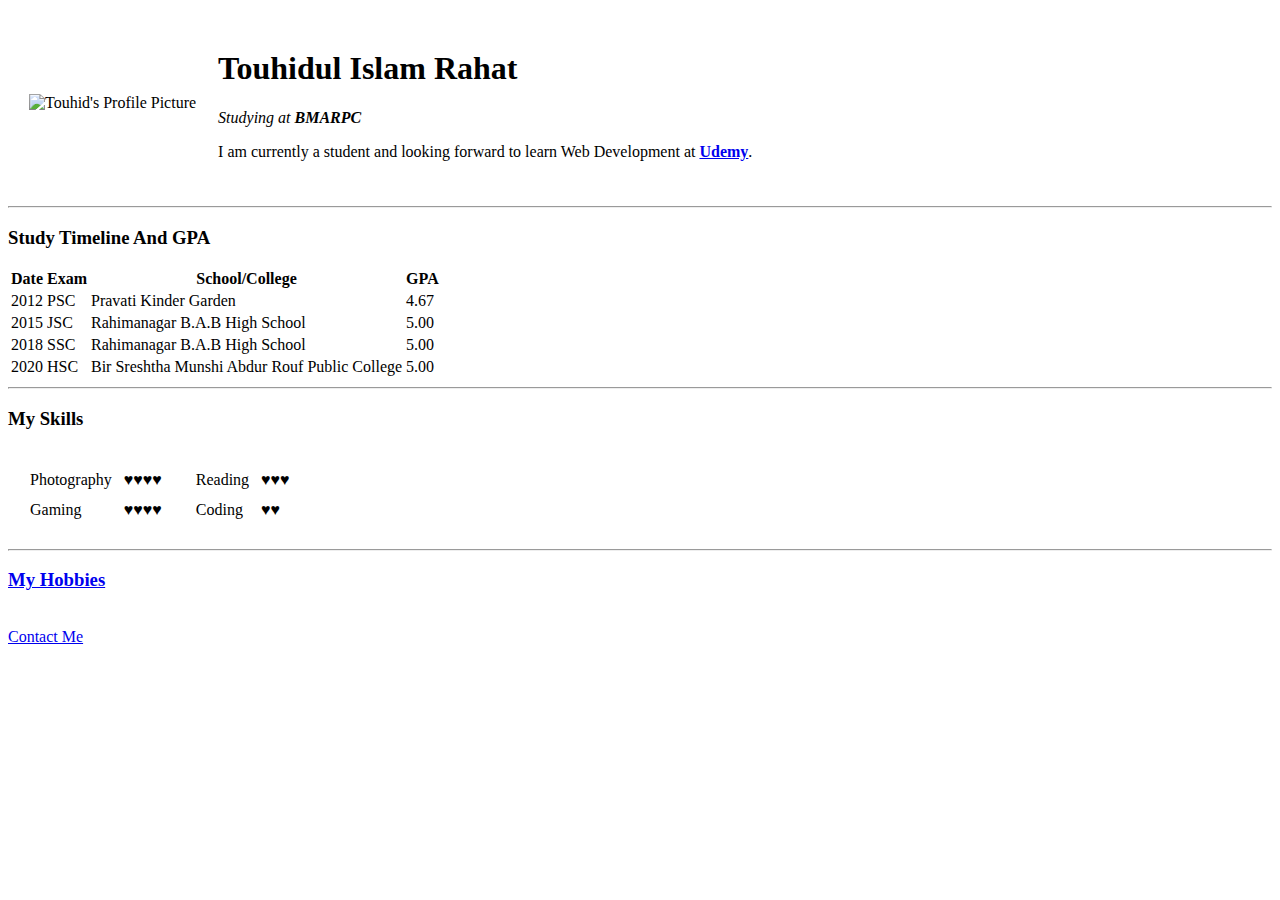
==== index.html @ 28c7f440 "Add initial CV website" ====
<!DOCTYPE html>
<html lang="en">
  <head>
    <meta charset="UTF-8" />
    <meta http-equiv="X-UA-Compatible" content="IE=edge" />
    <meta name="viewport" content="width=device-width, initial-scale=1.0" />
    <title>Touhid's Personal Site</title>
  </head>

  <body>
    <table cellspacing="20">
      <tr>
        <td>
          <img
            width="130"
            height="120"
            src="images/mebnw-modified.png"
            alt="Touhid's Profile Picture"
          />
        </td>
        <td>
          <h1>Touhidul Islam Rahat</h1>
          <p>
            <em>Studying at <strong>BMARPC</strong></em>
          </p>
          <p>
            I am currently a student and looking forward to learn Web
            Development at
            <strong><a href="https://www.udemy.com/">Udemy</a></strong
            >.
          </p>
        </td>
      </tr>
    </table>
    <hr />

    <h3>Study Timeline And GPA</h3>
    <table>
      <thead>
        <tr>
          <th>Date</th>
          <th>Exam</th>
          <th>School/College</th>
          <th>GPA</th>
        </tr>
      </thead>
      <tr>
        <td>2012</td>
        <td>PSC</td>
        <td>Pravati Kinder Garden</td>
        <td>4.67</td>
      </tr>
      <tr>
        <td>2015</td>
        <td>JSC</td>
        <td>Rahimanagar B.A.B High School</td>
        <td>5.00</td>
      </tr>
      <tr>
        <td>2018</td>
        <td>SSC</td>
        <td>Rahimanagar B.A.B High School</td>
        <td>5.00</td>
      </tr>
      <tr>
        <td>2020</td>
        <td>HSC</td>
        <td>Bir Sreshtha Munshi Abdur Rouf Public College</td>
        <td>5.00</td>
      </tr>
    </table>
    <hr />
    <h3>My Skills</h3>

    <table cellspacing="10">
      <tr>
        <td>
          <table cellspacing="10">
            <tr>
              <td>Photography</td>
              <td>♥♥♥♥</td>
            </tr>
            <tr>
              <td>Gaming</td>
              <td>♥♥♥♥</td>
            </tr>
          </table>
        </td>
        <td>
          <table cellspacing="10">
            <tr>
              <td>Reading</td>
              <td>♥♥♥</td>
            </tr>
            <tr>
              <td>Coding</td>
              <td>♥♥</td>
            </tr>
          </table>
        </td>
      </tr>
    </table>
    <hr />
    <h3><a href="hobbies.html"> My Hobbies</a></h3>
    <br />
    <a href="contactme.html">Contact Me</a>
  </body>
</html>
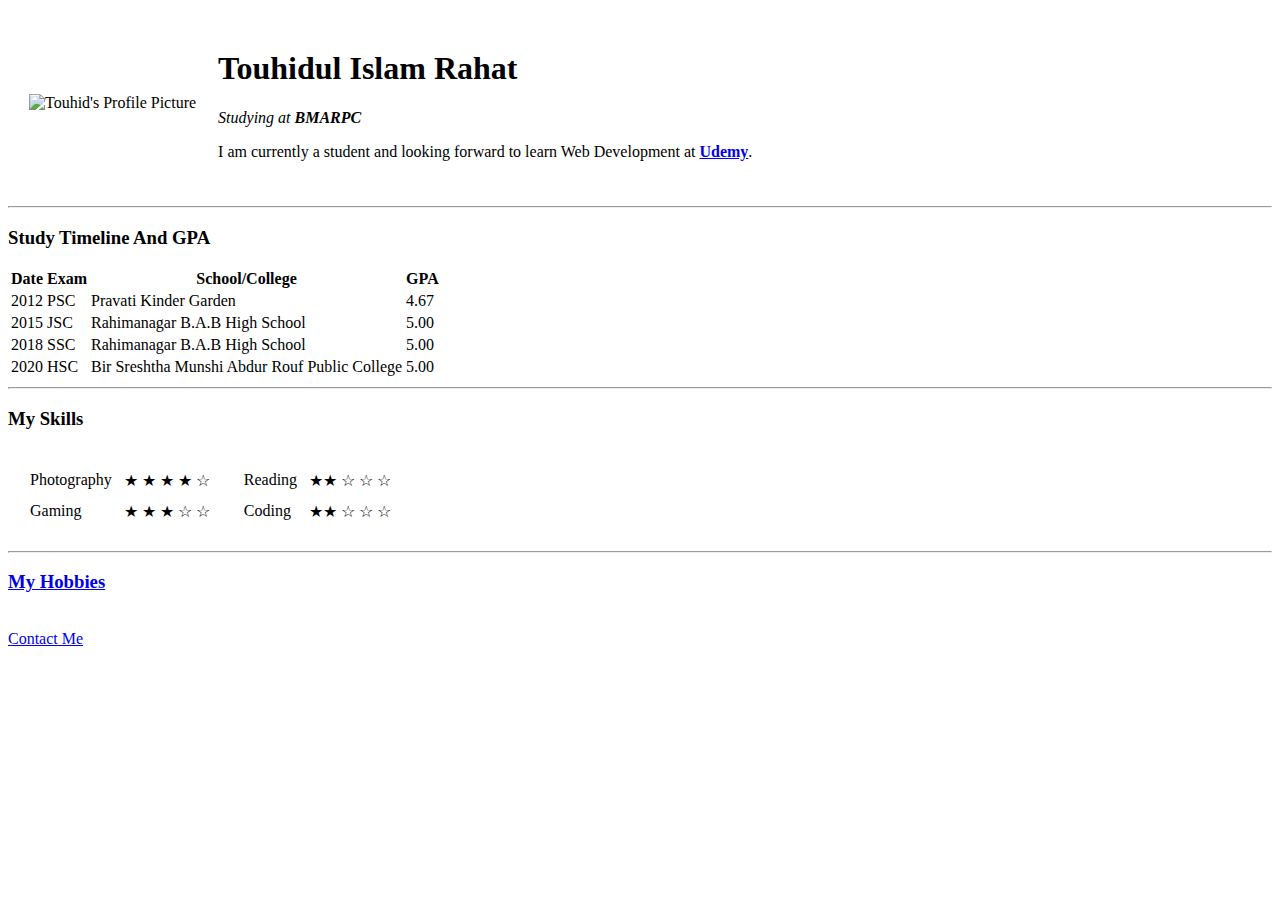
==== commit 237d0c94: "Add New Changes" ====
--- a/index.html
+++ b/index.html
@@ -14,7 +14,7 @@
           <img
             width="130"
             height="120"
-            src="images/mebnw-modified.png"
+            src="mebnw-min-modified.png"
             alt="Touhid's Profile Picture"
           />
         </td>
@@ -78,11 +78,12 @@
           <table cellspacing="10">
             <tr>
               <td>Photography</td>
-              <td>♥♥♥♥</td>
+              <td>&#9733; &#9733; &#9733; &#9733; &#9734; </td>
             </tr>
             <tr>
               <td>Gaming</td>
-              <td>♥♥♥♥</td>
+              <td>&#9733; &#9733; &#9733; &#9734; &#9734;
+              </td>
             </tr>
           </table>
         </td>
@@ -90,11 +91,11 @@
           <table cellspacing="10">
             <tr>
               <td>Reading</td>
-              <td>♥♥♥</td>
+              <td>&#9733;&#9733; &#9734; &#9734; &#9734;</td>
             </tr>
             <tr>
               <td>Coding</td>
-              <td>♥♥</td>
+              <td>&#9733;&#9733; &#9734; &#9734; &#9734;</td>
             </tr>
           </table>
         </td>
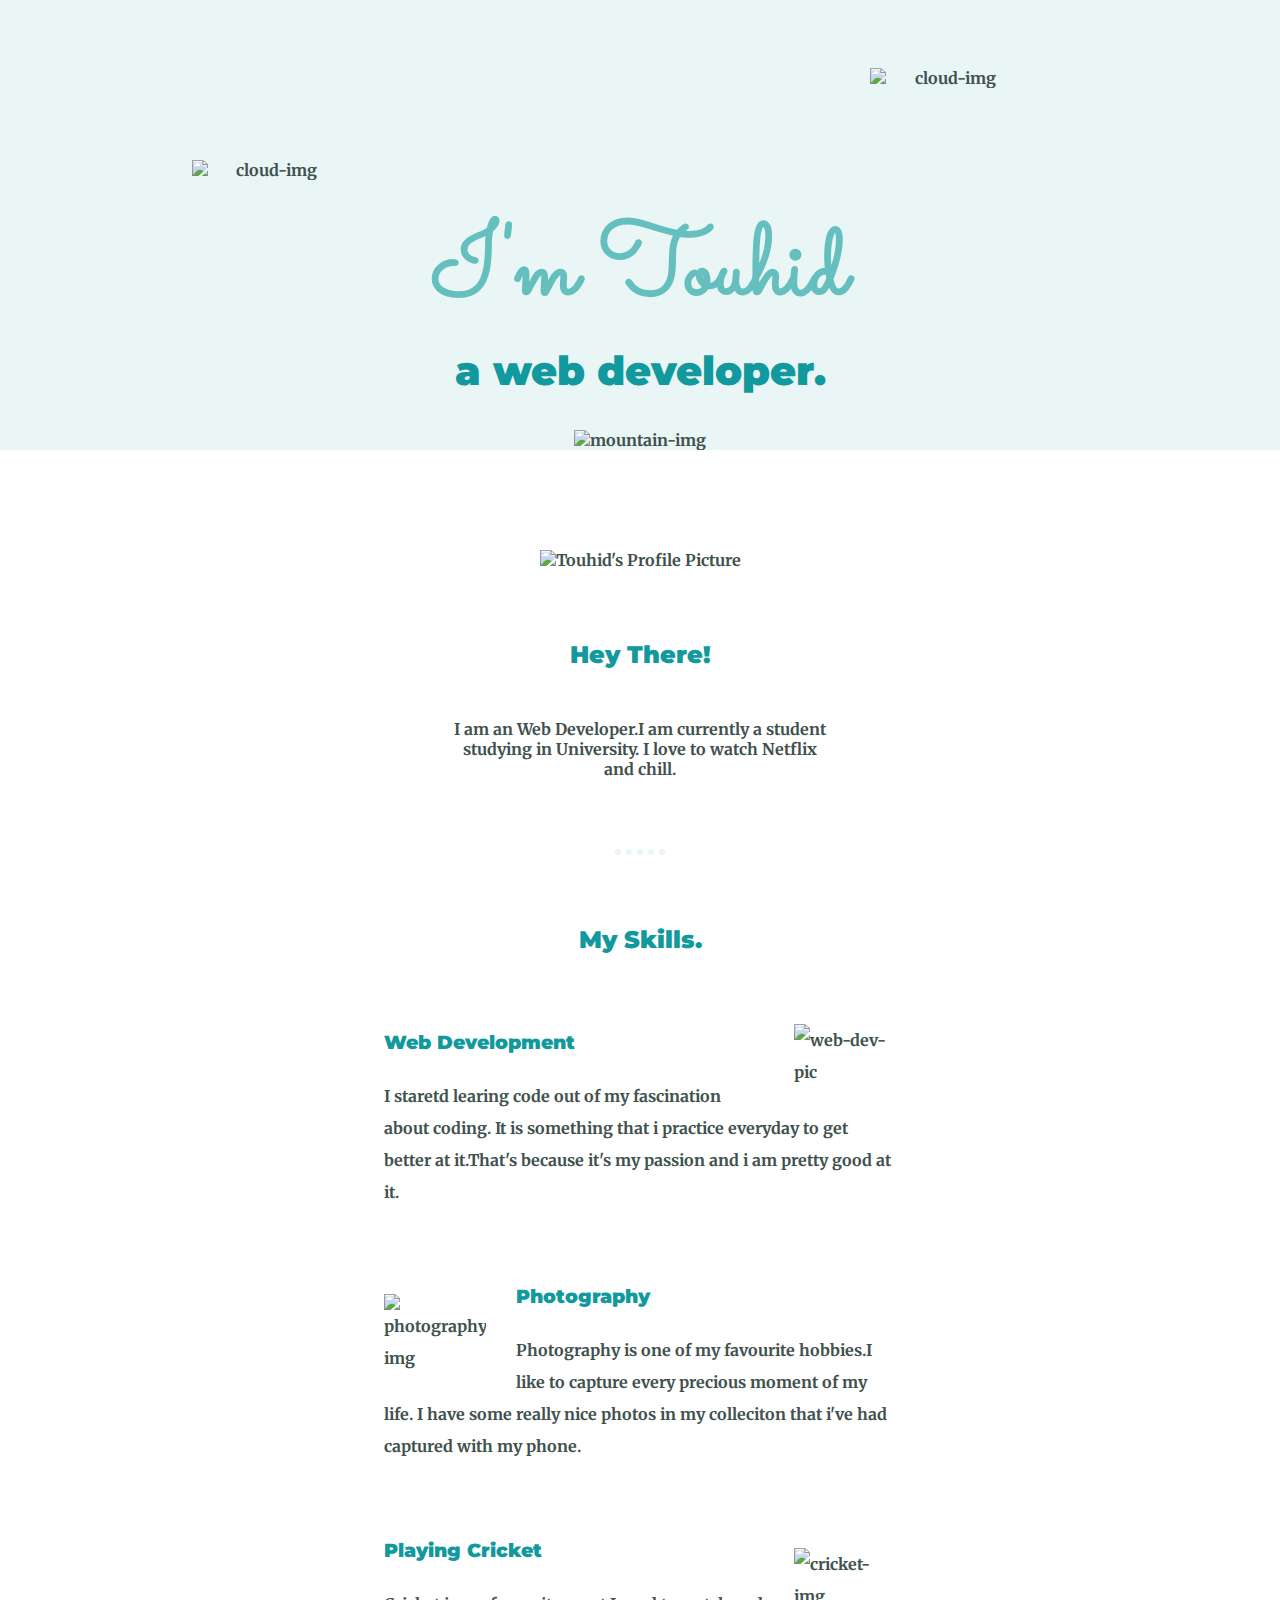
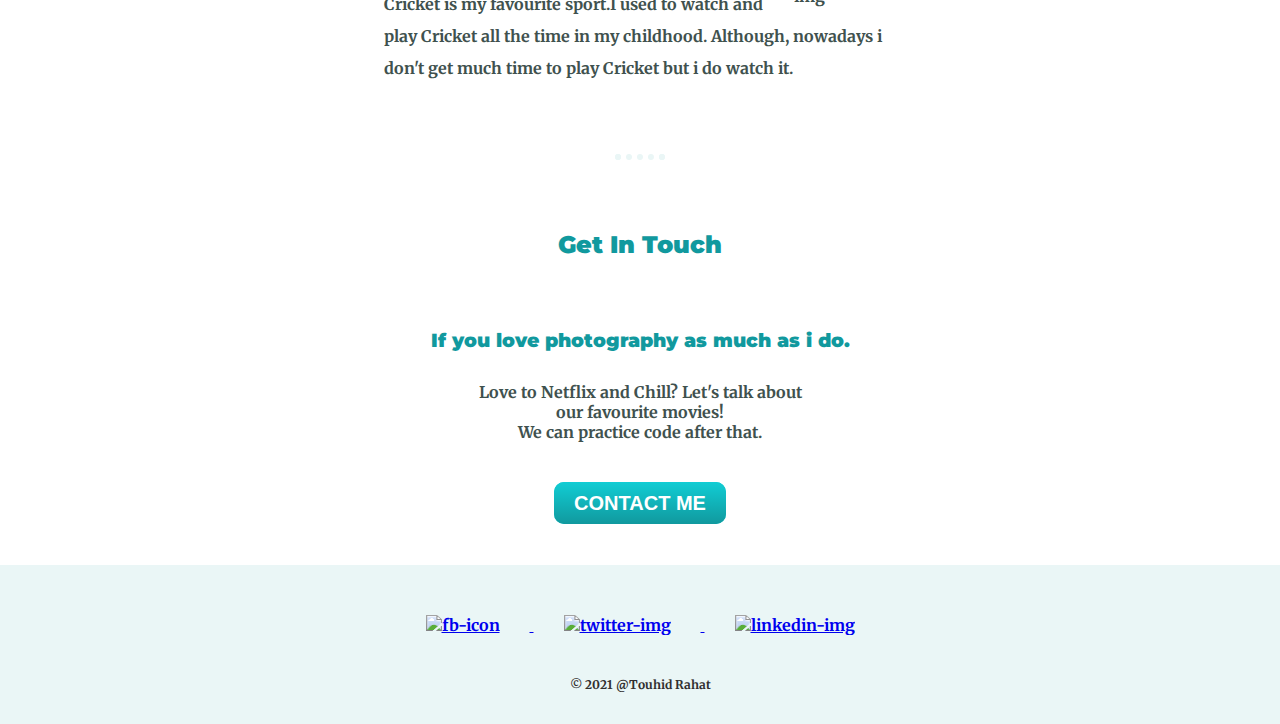
==== commit f6730018: "Add new site files" ====
--- a/index.html
+++ b/index.html
@@ -4,106 +4,90 @@
     <meta charset="UTF-8" />
     <meta http-equiv="X-UA-Compatible" content="IE=edge" />
     <meta name="viewport" content="width=device-width, initial-scale=1.0" />
-    <title>Touhid's Personal Site</title>
+    <link rel="stylesheet" href="styles.css" />
+    <link rel="icon" href="favicon.ico" />
+    <link rel="preconnect" href="https://fonts.googleapis.com" />
+    <link rel="preconnect" href="https://fonts.gstatic.com" crossorigin />
+    <link
+      href="https://fonts.googleapis.com/css2?family=Merriweather&family=Montserrat:wght@200&family=Sacramento&display=swap"
+      rel="stylesheet"
+    />
+    <title>Touhid Rahat</title>
   </head>
+  <body>
+    <div class="front-page">
+      <img class="cloud-one" src="images/cloud.png" alt="cloud-img" />
+      <h1>I'm Touhid</h1>
+      <h2 class="intro-text">a web developer.</h2>
+      <img class="cloud-two" src="images/cloud.png" alt="cloud-img" />
+      <img class="mountain-img" src="images/mountain.png" alt="mountain-img" />
+    </div>
+    <div class="profile-page">
+      <img
+        class="profile-pic"
+        src="images/websitepp.png"
+        alt="Touhid's Profile Picture"
+      />
+      <h2 class="hey-text">Hey There!</h2>
+      <p class="intro">
+        I am an Web Developer.I am currently a student studying in University. I
+        love to watch Netflix and chill.
+      </p>
+    </div>
+    <hr />
+    <h2 class="skill-text">My Skills.</h2>
+    <div class="skills-page">
+      <img class="web-dev-img" src="images/development.png" alt="web-dev-pic" />
+      <h3>Web Development</h3>
+      <p class="skill-dis">
+        I staretd learing code out of my fascination about coding. It is
+        something that i practice everyday to get better at it.That's because
+        it's my passion and i am pretty good at it.
+      </p>
+      <img
+        class="photography-img"
+        src="images/photography.png"
+        alt="photography-img"
+      />
+      <h3>Photography</h3>
+      <p class="skill-dis">
+        Photography is one of my favourite hobbies.I like to capture every
+        precious moment of my life. I have some really nice photos in my
+        colleciton that i've had captured with my phone.
+      </p>
+      <img class="cricket-img" src="images/cricket.png" alt="cricket-img" />
+      <h3>Playing Cricket</h3>
+      <p class="skill-dis">
+        Cricket is my favourite sport.I used to watch and play Cricket all the
+        time in my childhood. Although, nowadays i don't get much time to play
+        Cricket but i do watch it.
+      </p>
+    </div>
+    <hr />
+    <div>
+      <h2>Get In Touch</h2>
+      <h3 class="love-pg">If you love photography as much as i do.</h3>
+      <p class="last-p">
+        Love to Netflix and Chill? Let's talk about our favourite movies! <br />
+        We can practice code after that.
+      </p>
+    </div>
+    <a href="mailto:touhidrahat111@gmail.com" class="myButton">CONTACT ME</a>
+    <footer>
+      <a href="https://www.facebook.com/rahaatouhid" target="_blank">
+        <img class="fb-link" src="images/facebook.png" alt="fb-icon" />
+      </a>
+      <a href="https://www.twitter.com/rahatouhid" target="_blank">
+        <img class="twitter-link" src="images/twitter.png" alt="twitter-img" />
+      </a>
+      <a
+        href="https://www.linkedin.com/in/touhid-rahat-05b62a210/"
+        target="_blank"
+      >
+        <img class="linkedin-link" src="images/linkedin.png" alt="linkedin-img"
+      /></a>
 
-  <body>
-    <table cellspacing="20">
-      <tr>
-        <td>
-          <img
-            width="130"
-            height="120"
-            src="mebnw-min-modified.png"
-            alt="Touhid's Profile Picture"
-          />
-        </td>
-        <td>
-          <h1>Touhidul Islam Rahat</h1>
-          <p>
-            <em>Studying at <strong>BMARPC</strong></em>
-          </p>
-          <p>
-            I am currently a student and looking forward to learn Web
-            Development at
-            <strong><a href="https://www.udemy.com/">Udemy</a></strong
-            >.
-          </p>
-        </td>
-      </tr>
-    </table>
-    <hr />
-
-    <h3>Study Timeline And GPA</h3>
-    <table>
-      <thead>
-        <tr>
-          <th>Date</th>
-          <th>Exam</th>
-          <th>School/College</th>
-          <th>GPA</th>
-        </tr>
-      </thead>
-      <tr>
-        <td>2012</td>
-        <td>PSC</td>
-        <td>Pravati Kinder Garden</td>
-        <td>4.67</td>
-      </tr>
-      <tr>
-        <td>2015</td>
-        <td>JSC</td>
-        <td>Rahimanagar B.A.B High School</td>
-        <td>5.00</td>
-      </tr>
-      <tr>
-        <td>2018</td>
-        <td>SSC</td>
-        <td>Rahimanagar B.A.B High School</td>
-        <td>5.00</td>
-      </tr>
-      <tr>
-        <td>2020</td>
-        <td>HSC</td>
-        <td>Bir Sreshtha Munshi Abdur Rouf Public College</td>
-        <td>5.00</td>
-      </tr>
-    </table>
-    <hr />
-    <h3>My Skills</h3>
-
-    <table cellspacing="10">
-      <tr>
-        <td>
-          <table cellspacing="10">
-            <tr>
-              <td>Photography</td>
-              <td>&#9733; &#9733; &#9733; &#9733; &#9734; </td>
-            </tr>
-            <tr>
-              <td>Gaming</td>
-              <td>&#9733; &#9733; &#9733; &#9734; &#9734;
-              </td>
-            </tr>
-          </table>
-        </td>
-        <td>
-          <table cellspacing="10">
-            <tr>
-              <td>Reading</td>
-              <td>&#9733;&#9733; &#9734; &#9734; &#9734;</td>
-            </tr>
-            <tr>
-              <td>Coding</td>
-              <td>&#9733;&#9733; &#9734; &#9734; &#9734;</td>
-            </tr>
-          </table>
-        </td>
-      </tr>
-    </table>
-    <hr />
-    <h3><a href="hobbies.html"> My Hobbies</a></h3>
-    <br />
-    <a href="contactme.html">Contact Me</a>
+      <p class="cpr-text">&copy; 2021 @Touhid Rahat</p>
+    </footer>
   </body>
 </html>
--- a/styles.css
+++ b/styles.css
@@ -0,0 +1,276 @@
+body {
+  margin: 0%;
+  text-align: center;
+  font-family: "Merriweather", serif;
+  font-weight: bolder;
+  color: #40514E;
+}
+
+.front-page {
+  padding-top: 100px;
+  background-color: #eaf6f6;
+  width: 100%;
+  height: 700%;
+  position: relative;
+  margin-bottom: 100px;
+}
+h1 {
+  margin-top: 100px;
+  margin-bottom: 0px;
+  font-family: "Sacramento", cursive;
+  font-size:6.25rem;
+  color: #66bfbf;
+}
+.hey-text {
+  margin-bottom: 50px;
+}
+.intro-text {
+  margin: 0px;
+  font-size: 2.5rem;
+  font-weight: bolder;
+}
+.intro {
+  width:29.5%;
+  margin: auto;
+}
+h2,
+h3 {
+  font-family: "Montserrat", sans-serif;
+  color: #11999e;
+  font-weight: bolder;
+  margin-top: 70px;
+}
+.cloud-one {
+  position: absolute;
+  right: 20%;
+  top: 15%;
+  width: 12%;
+}
+.cloud-two {
+  position: absolute;
+  left: 10%;
+  bottom: 60%;
+  left: 15%;
+  width: 12%;
+}
+.mountain-img {
+  width: 45%;
+  margin-top: 35px;
+}
+.profile-pic {
+  width: 15%;
+}
+.skills-page {
+  width: 40%;
+  margin: auto;
+  line-height: 2;
+  text-align: left;
+}
+.web-dev-img {
+  width: 20%;
+  float: right;
+  margin-left: 30px;
+}
+.photography-img {
+  width: 20%;
+  float: left;
+  margin-right: 30px;
+  margin-top: 70px;
+}
+
+.cricket-img {
+  width: 20%;
+  float: right;
+  margin-left: 30px;
+  margin-top: 70px;
+}
+
+hr {
+  margin-top: 70px;
+  margin-bottom: 70px;
+  border: dotted #eaf6f6 6px;
+  border-bottom: none;
+  width: 3%;
+}
+.myButton {
+background: #11CDD4;
+  background-image: -webkit-linear-gradient(top, #11CDD4, #11999E);
+  background-image: -moz-linear-gradient(top, #11CDD4, #11999E);
+  background-image: -ms-linear-gradient(top, #11CDD4, #11999E);
+  background-image: -o-linear-gradient(top, #11CDD4, #11999E);
+  background-image: linear-gradient(to bottom, #11CDD4, #11999E);
+  -webkit-border-radius: 10;
+  -moz-border-radius: 10;
+  border-radius: 10px;
+  font-family: Arial;
+  color: #ffffff;
+  font-size: 20px;
+  padding: 10px 20px 10px 20px;
+  text-decoration: none;
+  margin: 100px auto 50px auto;
+}
+.myButton:hover {
+   background: #30E3CB;
+  background-image: -webkit-linear-gradient(top, #30E3CB, #2bc4aD);
+  background-image: -moz-linear-gradient(top, #30E3CB, #2bc4aD);
+  background-image: -ms-linear-gradient(top, #30E3CB, #2bc4aD);
+  background-image: -o-linear-gradient(top, #30E3CB, #2bc4aD);
+  background-image: linear-gradient(to bottom, #30E3CB, #2bc4aD);
+  text-decoration: none; 
+}
+.myButton:active {
+  position: relative;
+  top: 1px;
+}
+footer {
+  background-color: #eaf6f6;
+  margin: 50px 0 0 0;
+  padding-bottom: 20px;
+  padding-top: 20px;
+}
+
+.fb-link {
+  position: relative;
+  width: 3%;
+  margin: 30px;
+}
+.fb-link:hover {
+  transform: translateY(0) scale(1.2);
+}
+.twitter-link {
+  position: relative;
+  width: 3%;
+  margin: 30px;
+}
+.twitter-link:hover {
+  transform: translateY(0) scale(1.2);
+}
+.linkedin-link {
+  position: relative;
+  width: 3%;
+  margin: 30px;
+}
+.linkedin-link:hover {
+  transform: translateY(0) scale(1.2);
+}
+
+.last-p {
+  width: 27%;
+  margin: 30px auto 50px auto;
+}
+
+.cpr-text {
+color: hsl(0, 2%, 19%);
+font-size: .75rem;
+}
+
+@media screen and (max-width: 768px) 
+{
+  body {
+    line-height: 1.2;
+  }
+
+  h1 {
+  margin-top: 100px;
+  margin-bottom: 0px;
+  font-size:4rem;
+}
+.intro-text {
+  margin: 0px;
+  font-size: 1.5rem;
+}
+.mountain-img {
+  width: 100%;
+  margin-top: 140px;
+}
+.cloud-one {
+  right: 8%;
+  top: 15%;
+  width: 25%;
+}
+.cloud-two {
+  left: 5%;
+  bottom:40%;
+  width:25%;
+}
+.profile-pic {
+  width: 40%;
+  margin-bottom: 20px;
+}
+.hey-text{
+  margin-bottom: 10px;
+}
+.intro {
+  width: 80%;
+  font-size: .9rem;
+}
+hr {
+  margin-top: 40px;
+  margin-bottom: 40px;
+  width: 3%;
+}
+.skills-page {
+  width: 95%;
+  margin: auto 10px auto 10px;
+  }
+.web-dev-img {
+  width: 35%;
+}
+.photography-img {
+  width: 30%;
+}
+.web-dev-img {
+  width: 30%;
+  margin-top: 0px;
+  margin-left: 0;
+}
+.photography-img {
+  margin-top: 0;
+  margin-right: 25px;
+}
+.cricket-img {
+  width: 30%;
+  margin-top: 0px;
+  margin-left: 0;
+}
+h3 {
+margin-top: 0;
+}
+.skill-text {
+  margin-bottom: 50px;
+  font-size: 1.5rem;
+}
+.skill-dis {
+  font-size: .9rem;
+  margin-bottom: 40px;
+}
+.last-p {
+  width: 70%;
+  margin: 10px auto 30px auto;
+  font-size: .9rem;
+}
+.myButton { 
+display:block;
+width: 20%;
+font-size: .7rem;
+margin-top: 40px;
+margin-bottom: 20px;
+}
+
+.love-pg {
+font-size: 1rem;
+}
+.fb-link {
+  width: 8%;
+  margin: 10px;
+}
+.twitter-link {
+   width: 8%;
+   margin: 10px;
+}
+.linkedin-link {
+   width: 8%;
+   margin: 10px;
+}
+
+} 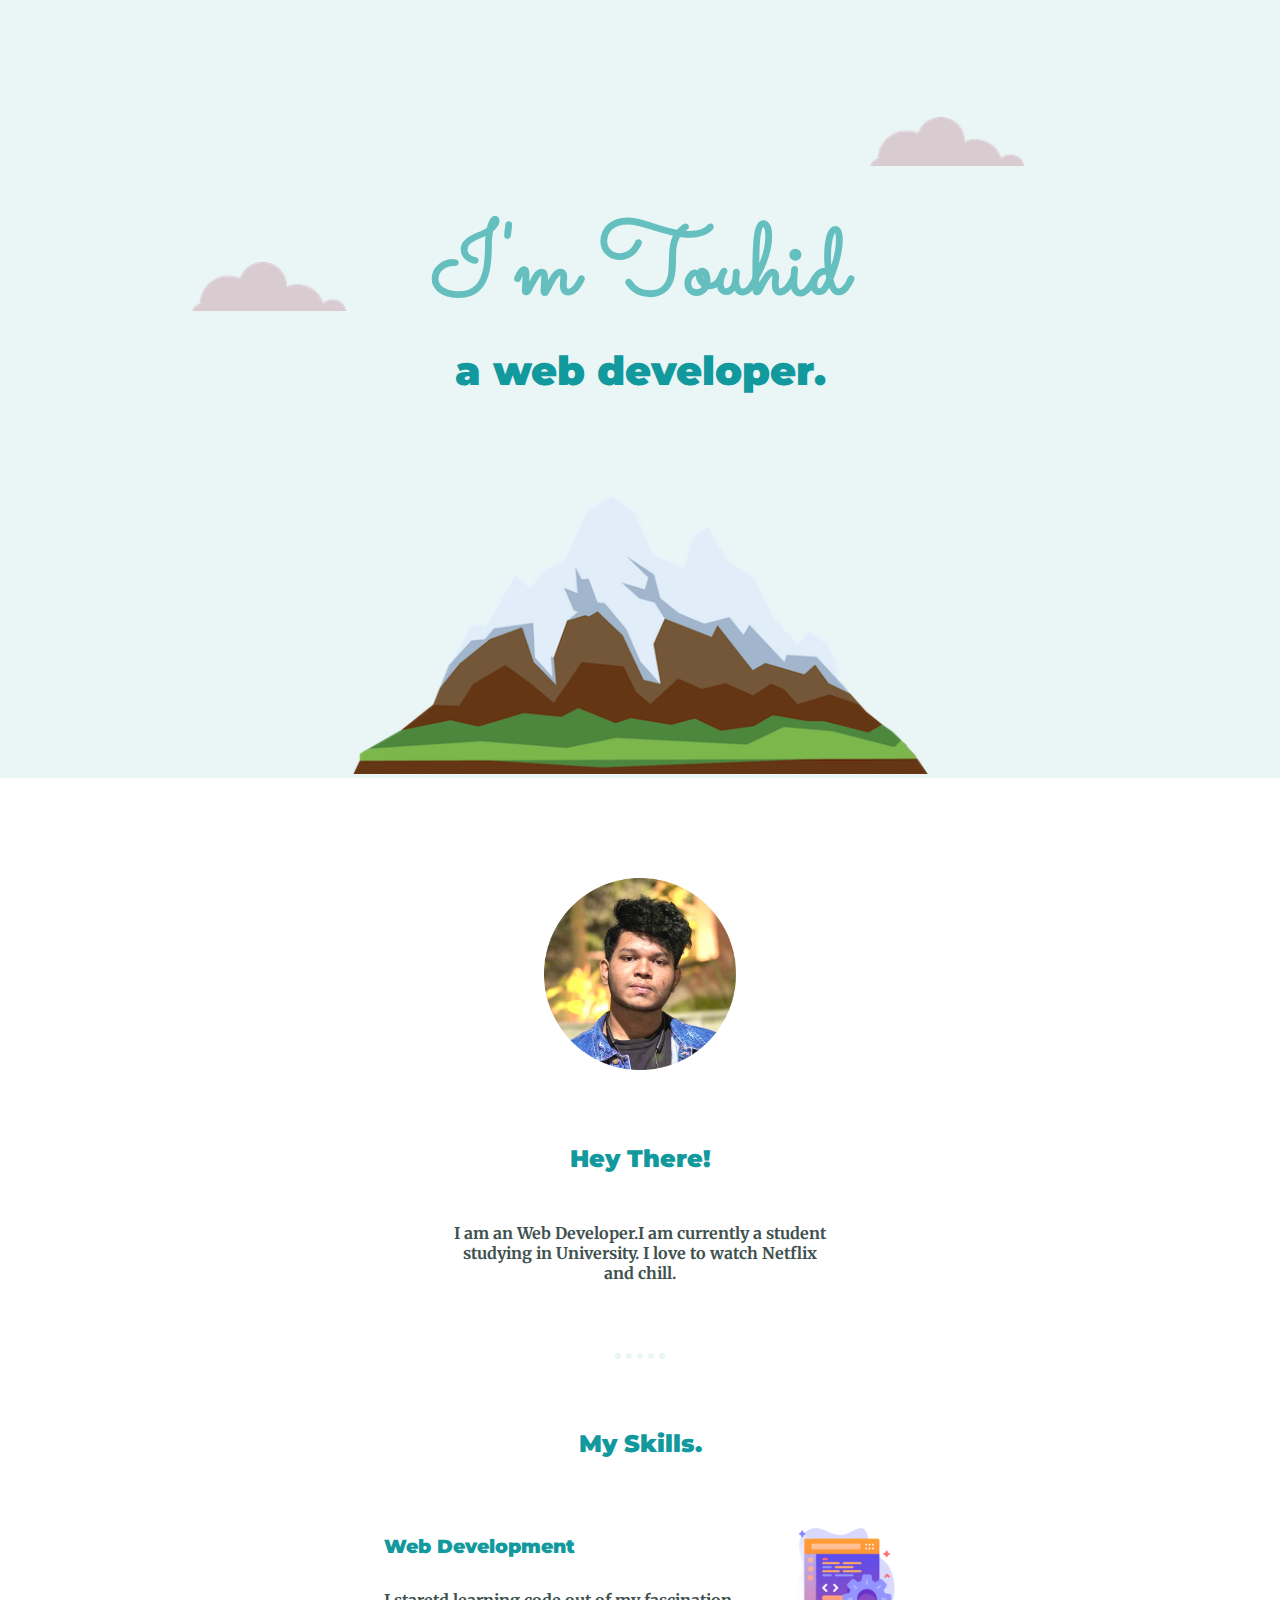
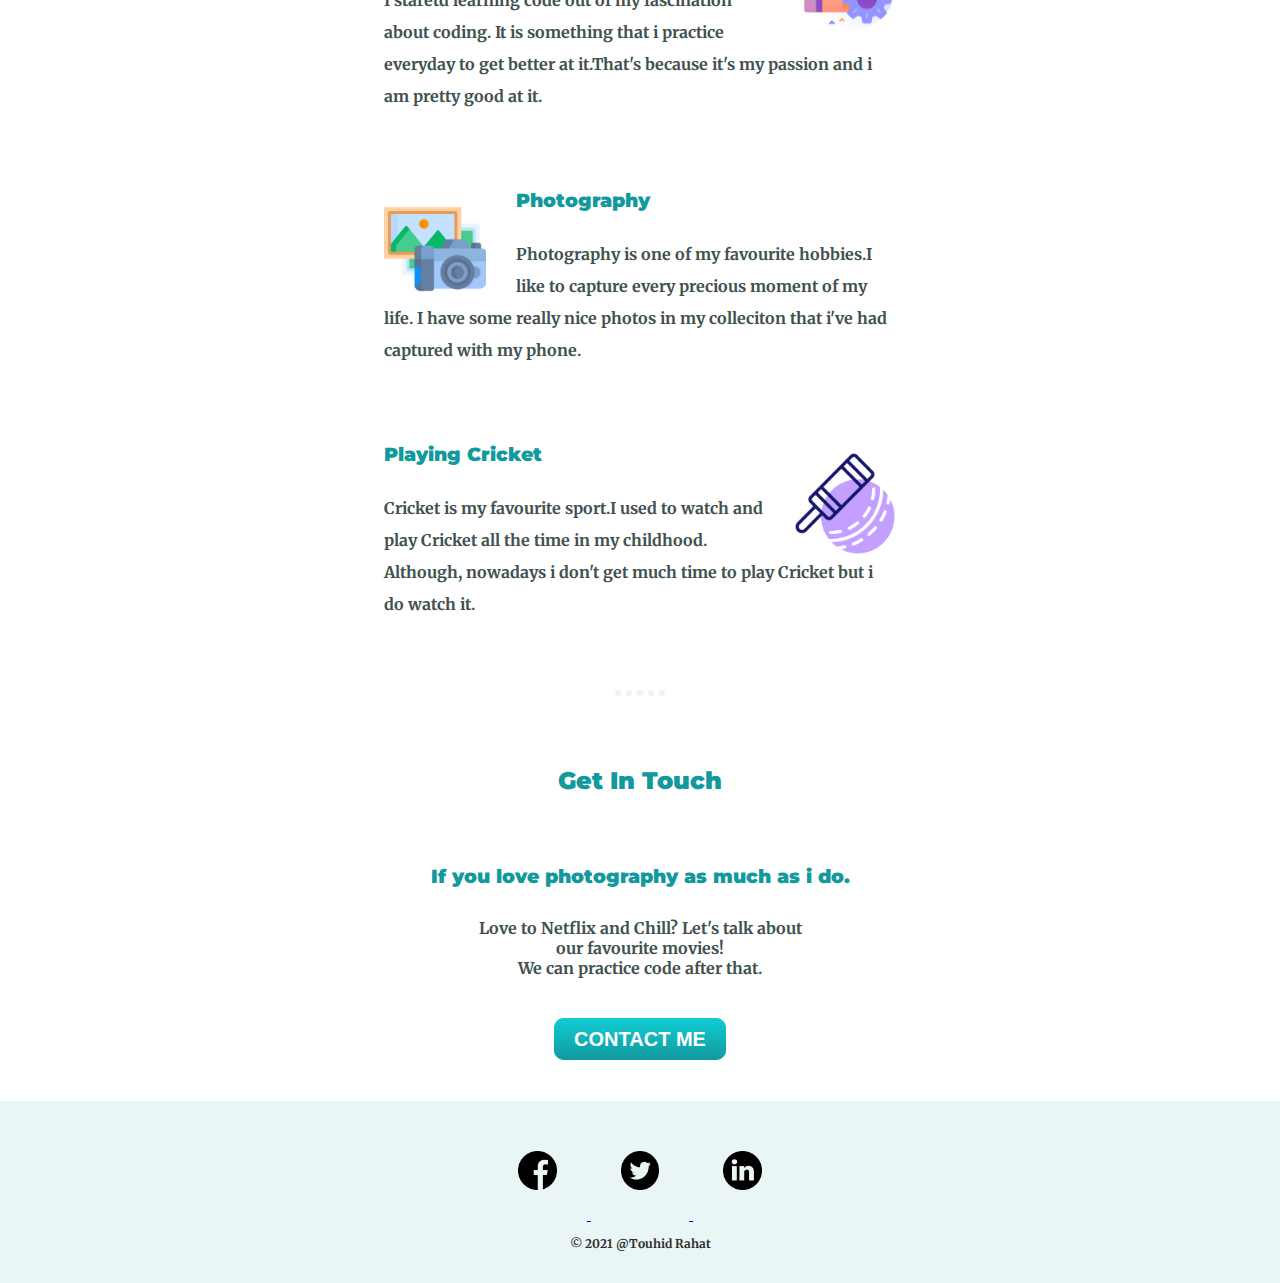
==== commit c17f5561: "Update index.html" ====
--- a/index.html
+++ b/index.html
@@ -40,7 +40,7 @@
       <img class="web-dev-img" src="images/development.png" alt="web-dev-pic" />
       <h3>Web Development</h3>
       <p class="skill-dis">
-        I staretd learing code out of my fascination about coding. It is
+        I staretd learning code out of my fascination about coding. It is
         something that i practice everyday to get better at it.That's because
         it's my passion and i am pretty good at it.
       </p>
